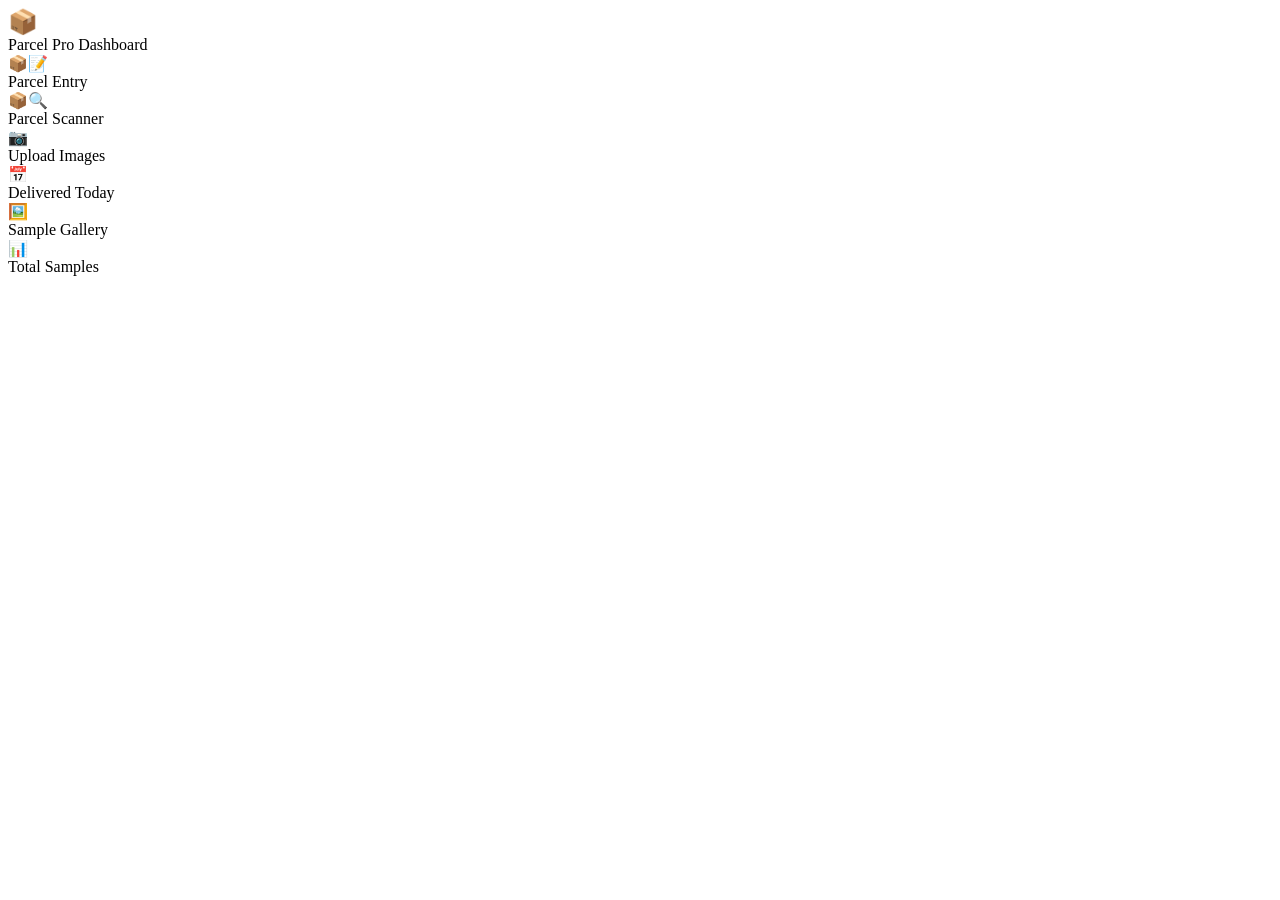
==== index.html @ e7261f40 "Update index.html" ====
<!DOCTYPE html>
<html lang="en">
<head>
  <meta charset="UTF-8">
  <meta name="viewport" content="width=device-width, initial-scale=1.0">
  <title>Parcel Dashboard</title>
  
  <link rel="stylesheet" href="styles.css">
</head>
<body>
<div class="main-content" id="mainContent">
  <header class="topbar">
    <div class="page-info">
      <div class="page-title">
        <div class="logo-icon" style="font-size: 24px;">📦</div>
        <span>Parcel Pro Dashboard</span>
      </div>
    </div>
  </header>
  <div class="dashboard-container">
    <div class="grid">
      <div class="box" onclick="window.location.href='parcel_entry.html'" tabindex="0">
        <div class="box-icon" style="color: #3b82f6;">📦📝</div>
        <div class="box-text">Parcel Entry</div>
      </div>

      <div class="box" onclick="window.location.href='parcel_entry_form.html'" tabindex="0">
        <div class="box-icon" style="color: #10b981;">📦🔍</div>
        <div class="box-text">Parcel Scanner</div>
      </div>

      <div class="box" onclick="window.location.href='upload_sample_images.html'" tabindex="0">
        <div class="box-icon" style="color: #f59e0b;">📷</div>
        <div class="box-text">Upload Images</div>
      </div>

      <div class="box" onclick="window.location.href='delivered_today.html'" tabindex="0">
        <div class="box-icon" style="color: #ef4444;">📅</div>
        <div class="box-text">Delivered Today</div>
      </div>

      <div class="box" onclick="window.location.href='gallery.html'" tabindex="0">
        <div class="box-icon" style="color: #8b5cf6;">🖼️</div>
        <div class="box-text">Sample Gallery</div>
      </div>

      <div class="box" onclick="window.location.href='total.html'" tabindex="0">
        <div class="box-icon" style="color: #06b6d4;">📊</div>
        <div class="box-text">Total Samples</div>
      </div>
    </div>
  </div>
</div>

<script src="config.js"></script>
<script src="sidebar.js"></script>

</body>
</html>
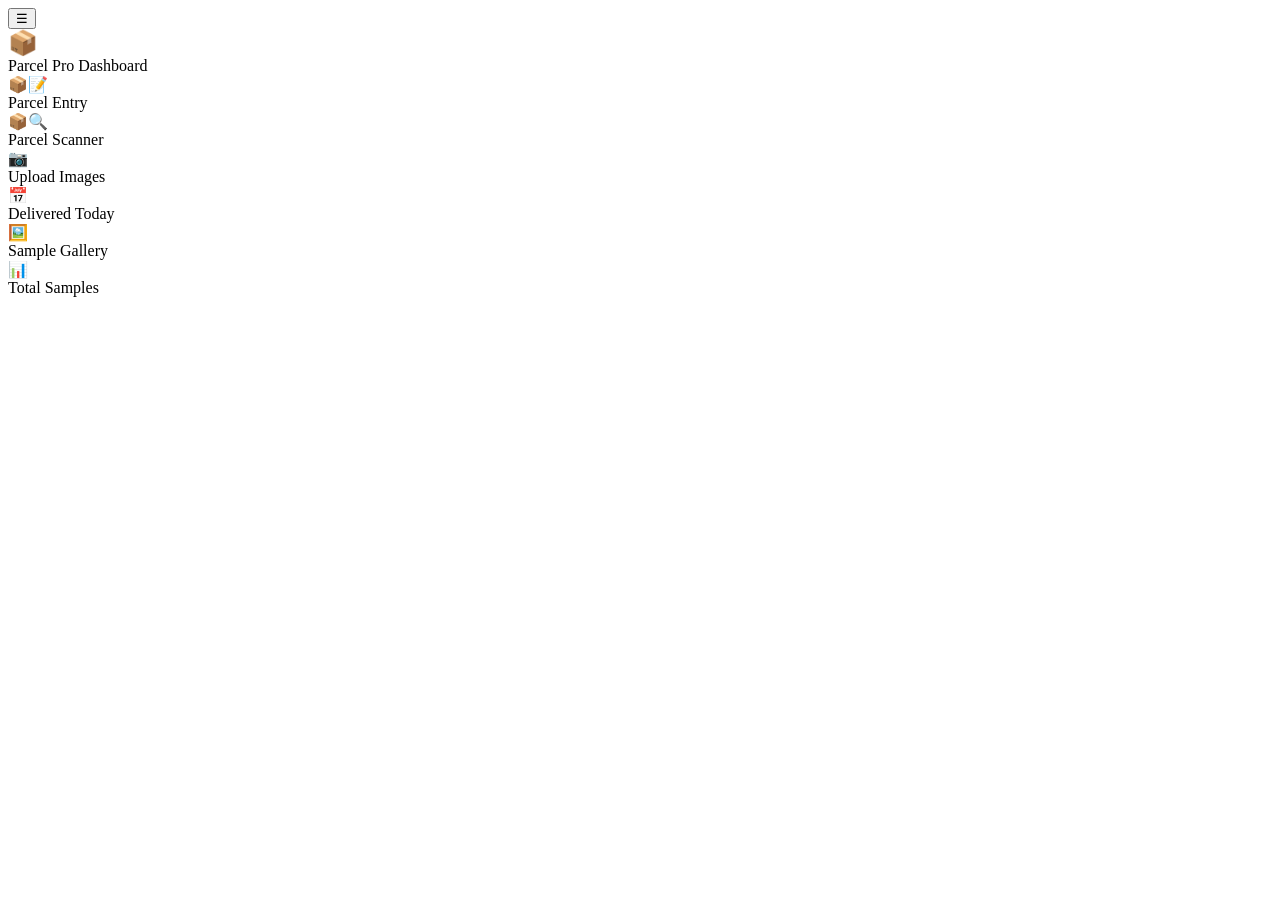
==== commit 8460ac86: "Update index.html" ====
--- a/index.html
+++ b/index.html
@@ -8,8 +8,12 @@
   <link rel="stylesheet" href="styles.css">
 </head>
 <body>
+
+<div id="sidebar-container"></div>
+
 <div class="main-content" id="mainContent">
   <header class="topbar">
+    <button class="menu-btn" onclick="toggleSidebar()" aria-label="Toggle menu">☰</button>
     <div class="page-info">
       <div class="page-title">
         <div class="logo-icon" style="font-size: 24px;">📦</div>
@@ -17,6 +21,7 @@
       </div>
     </div>
   </header>
+
   <div class="dashboard-container">
     <div class="grid">
       <div class="box" onclick="window.location.href='parcel_entry.html'" tabindex="0">
@@ -53,7 +58,6 @@
 </div>
 
 <script src="config.js"></script>
-<script src="sidebar.js"></script>
 
 </body>
 </html>
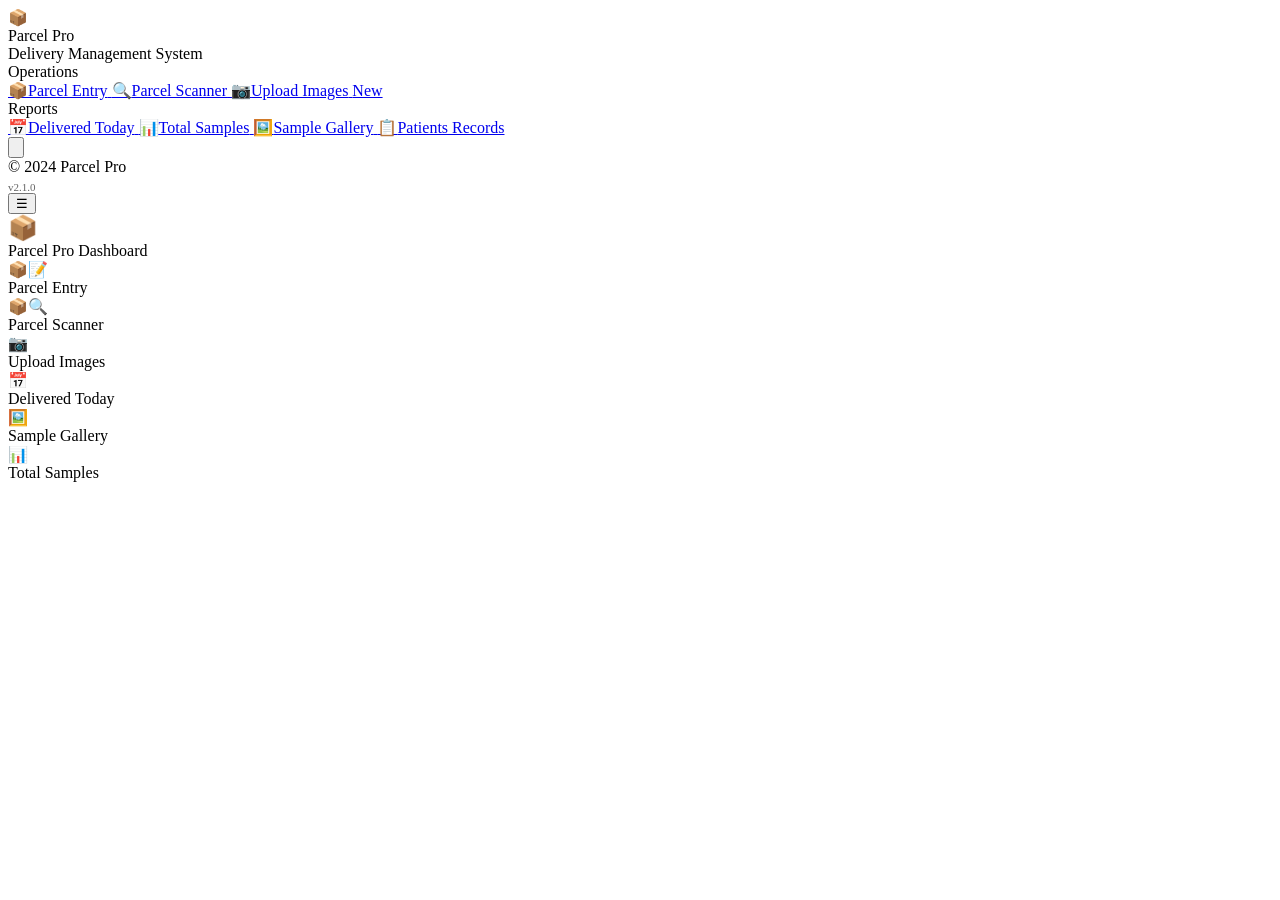
==== commit 39b07e30: "Update index.html" ====
--- a/index.html
+++ b/index.html
@@ -58,6 +58,6 @@
 </div>
 
 <script src="config.js"></script>
-
+<script src="sidebar.js"></script>
 </body>
 </html>
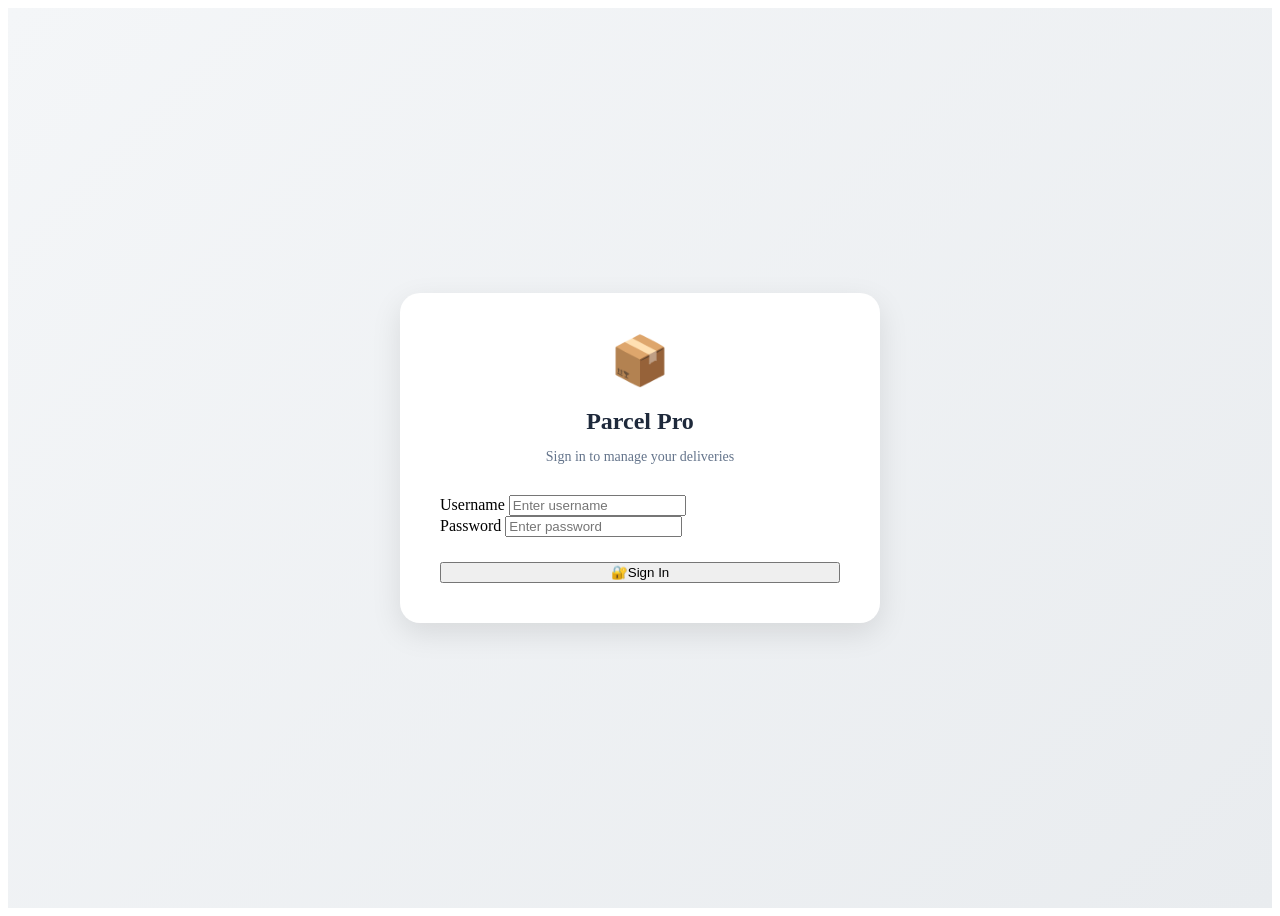
==== commit 4b13e2dd: "Update index.html" ====
--- a/index.html
+++ b/index.html
@@ -4,60 +4,489 @@
   <meta charset="UTF-8">
   <meta name="viewport" content="width=device-width, initial-scale=1.0">
   <title>Parcel Dashboard</title>
+      
+  <link rel="shortcut icon" href="favicon.ico" type="image/x-icon">
+  <link rel="icon" type="image/png" sizes="32x32" href="favicon-32x32.png">
+  <link rel="icon" type="image/png" sizes="16x16" href="favicon-16x16.png">
+  <link rel="apple-touch-icon" sizes="180x180" href="apple-touch-icon.png">
+  <link rel="manifest" href="site.webmanifest">
+  <meta name="theme-color" content="#ffffff">
+      
+  <style>
+  /* Reset */
+  * {
+    box-sizing: border-box;
+    margin: 0;
+    padding: 0;
+  }
+
+  /* Body */
+  body {
+    font-family: -apple-system, BlinkMacSystemFont, 'Segoe UI', Arial, sans-serif;
+    background: linear-gradient(135deg, #f4f6f8 0%, #e9ecef 100%);
+    color: #333;
+    line-height: 1.6;
+    min-height: 100vh;
+  }
+
+  /* Container */
+  .container {
+    max-width: 1200px;
+    margin: 0 auto;
+    padding: 20px;
+    animation: fadeIn 0.5s ease;
+  }
+
+  @keyframes fadeIn {
+    from { opacity: 0; transform: translateY(20px); }
+    to { opacity: 1; transform: translateY(0); }
+  }
+
+  /* Header */
+  .header {
+    text-align: center;
+    margin-bottom: 40px;
+    padding: 30px 20px;
+  }
+
+  .logo {
+    display: flex;
+    align-items: center;
+    justify-content: center;
+    gap: 15px;
+    margin-bottom: 15px;
+  }
+
+  .logo-icon {
+    font-size: 48px;
+    animation: bounce 2s infinite;
+  }
+
+  @keyframes bounce {
+    0%, 100% { transform: translateY(0); }
+    50% { transform: translateY(-10px); }
+  }
+
+  .logo-text {
+    font-size: 32px;
+    font-weight: 800;
+    background: linear-gradient(135deg, #667eea 0%, #764ba2 100%);
+    -webkit-background-clip: text;
+    -webkit-text-fill-color: transparent;
+    background-clip: text;
+  }
+
+  .page-title {
+    font-size: 18px;
+    color: #6b7280;
+    font-weight: 500;
+    max-width: 600px;
+    margin: 0 auto;
+  }
+
+  /* Dashboard Grid */
+  .grid {
+    display: grid;
+    grid-template-columns: repeat(auto-fit, minmax(300px, 1fr));
+    gap: 25px;
+    margin-top: 30px;
+  }
+
+  .box {
+    background: #ffffff;
+    padding: 35px 30px;
+    border-radius: 20px;
+    cursor: pointer;
+    font-size: 18px;
+    font-weight: 600;
+    box-shadow: 0 4px 20px rgba(0,0,0,0.08);
+    transition: all 0.3s cubic-bezier(0.4, 0, 0.2, 1);
+    border: 2px solid transparent;
+    display: flex;
+    flex-direction: column;
+    align-items: center;
+    justify-content: center;
+    gap: 15px;
+    min-height: 180px;
+    text-align: center;
+    position: relative;
+    overflow: hidden;
+  }
+
+  .box:hover {
+    transform: translateY(-10px);
+    box-shadow: 0 20px 40px rgba(0,0,0,0.12);
+    border-color: #3b82f6;
+  }
+
+  .box:active {
+    transform: translateY(-5px);
+  }
+
+  .box::before {
+    content: '';
+    position: absolute;
+    top: 0;
+    left: 0;
+    right: 0;
+    height: 5px;
+    background: linear-gradient(90deg, #3b82f6, #8b5cf6);
+    opacity: 0;
+    transition: opacity 0.3s ease;
+  }
+
+  .box:hover::before {
+    opacity: 1;
+  }
+
+  .box-icon {
+    font-size: 48px;
+    margin-bottom: 10px;
+    transition: transform 0.3s ease;
+  }
+
+  .box:hover .box-icon {
+    transform: scale(1.2);
+  }
+
+  .box-text {
+    color: #1f2937;
+    font-size: 18px;
+    line-height: 1.4;
+  }
+
+  .box-description {
+    color: #6b7280;
+    font-size: 14px;
+    font-weight: 400;
+    margin-top: 8px;
+    opacity: 0;
+    transition: opacity 0.3s ease;
+    max-width: 80%;
+  }
+
+  .box:hover .box-description {
+    opacity: 1;
+  }
+
+  /* Specific box colors */
+  .box:nth-child(1) { --color: #3b82f6; }
+  .box:nth-child(2) { --color: #10b981; }
+  .box:nth-child(3) { --color: #f59e0b; }
+  .box:nth-child(4) { --color: #ef4444; }
+  .box:nth-child(5) { --color: #8b5cf6; }
+  .box:nth-child(6) { --color: #06b6d4; }
+  .box:nth-child(7) { --color: #3b82f6; } /* Patients Record */
+
+  .box:nth-child(1) .box-icon { color: #3b82f6; }
+  .box:nth-child(2) .box-icon { color: #10b981; }
+  .box:nth-child(3) .box-icon { color: #f59e0b; }
+  .box:nth-child(4) .box-icon { color: #ef4444; }
+  .box:nth-child(5) .box-icon { color: #8b5cf6; }
+  .box:nth-child(6) .box-icon { color: #06b6d4; }
+  .box:nth-child(7) .box-icon { color: #3b82f6; }
+
+  /* Footer */
+  .footer {
+    text-align: center;
+    margin-top: 60px;
+    padding: 20px;
+    color: #6b7280;
+    font-size: 14px;
+    border-top: 1px solid #e5e7eb;
+  }
+
+  .footer-links {
+    display: flex;
+    justify-content: center;
+    gap: 20px;
+    margin-top: 10px;
+  }
+
+  .footer-links a {
+    color: #6b7280;
+    text-decoration: none;
+    transition: color 0.2s;
+  }
+
+  .footer-links a:hover {
+    color: #3b82f6;
+  }
+
+  /* Navigation menu (hidden until hover) */
+  .nav-menu {
+    position: fixed;
+    top: 20px;
+    right: 20px;
+    z-index: 100;
+  }
+
+  .nav-trigger {
+    background: #ffffff;
+    border: none;
+    width: 50px;
+    height: 50px;
+    border-radius: 50%;
+    display: flex;
+    align-items: center;
+    justify-content: center;
+    font-size: 24px;
+    cursor: pointer;
+    box-shadow: 0 4px 12px rgba(0,0,0,0.1);
+    transition: all 0.3s ease;
+  }
+
+  .nav-trigger:hover {
+    transform: rotate(90deg);
+    box-shadow: 0 6px 20px rgba(0,0,0,0.15);
+  }
+
+  .nav-dropdown {
+    position: absolute;
+    top: 60px;
+    right: 0;
+    background: #ffffff;
+    border-radius: 12px;
+    box-shadow: 0 10px 30px rgba(0,0,0,0.15);
+    min-width: 220px;
+    opacity: 0;
+    visibility: hidden;
+    transform: translateY(-10px);
+    transition: all 0.3s ease;
+  }
+
+  .nav-menu:hover .nav-dropdown {
+    opacity: 1;
+    visibility: visible;
+    transform: translateY(0);
+  }
+
+  .nav-dropdown a {
+    display: flex;
+    align-items: center;
+    gap: 12px;
+    padding: 15px 20px;
+    color: #374151;
+    text-decoration: none;
+    border-bottom: 1px solid #f3f4f6;
+    transition: background 0.2s;
+  }
+
+  .nav-dropdown a:hover {
+    background: #f9fafb;
+  }
+
+  .nav-dropdown a:last-child {
+    border-bottom: none;
+  }
+
+  .nav-dropdown a span:first-child {
+    font-size: 18px;
+  }
+
+  /* Responsive Design */
+  @media (max-width: 1024px) {
+    .grid { grid-template-columns: repeat(2, 1fr); }
+  }
+
+  @media (max-width: 768px) {
+    .container { padding: 15px; }
+    .header { padding: 20px 15px; margin-bottom: 30px; }
+    .logo-icon { font-size: 36px; }
+    .logo-text { font-size: 24px; }
+    .grid { grid-template-columns: 1fr; gap: 20px; }
+    .box { padding: 30px 25px; min-height: 160px; }
+    .box-icon { font-size: 40px; }
+    .box-text { font-size: 16px; }
+  }
+
+  @media (max-width: 480px) {
+    .logo { flex-direction: column; gap: 10px; }
+    .box { padding: 25px 20px; min-height: 140px; }
+    .box-icon { font-size: 36px; }
+  }
+
+  /* Focus styles for accessibility */
+  .box:focus-visible,
+  .nav-trigger:focus-visible {
+    outline: 2px solid #3b82f6;
+    outline-offset: 2px;
+  }
+
+  /* Loading animation */
+  .box.loading {
+    animation: pulse 1.5s infinite;
+  }
+
+  @keyframes pulse {
+    0%, 100% { opacity: 1; }
+    50% { opacity: 0.7; }
+  }
+  </style>
+</head>
+
+<body>
+
+<div class="container">
+  <header class="header">
+    <div class="logo">
+      <div class="logo-icon">📦</div>
+      <h1 class="logo-text">Parcel Pro</h1>
+    </div>
+    <p class="page-title">Manage your parcel deliveries efficiently with our comprehensive dashboard</p>
+  </header>
+
+  <nav class="nav-menu">
+    <button class="nav-trigger" aria-label="Open menu">☰</button>
+    <div class="nav-dropdown">
+      <a href="parcel_entry.html">
+        <span>📦</span><span>Parcel Entry</span>
+      </a>
+      <a href="parcel_entry_form.html">
+        <span>🔍</span><span>Parcel Scanner</span>
+      </a>
+      <a href="upload_sample_images.html">
+        <span>📷</span><span>Upload Images</span>
+      </a>
+      <a href="delivered_today.html">
+        <span>📅</span><span>Delivered Today</span>
+      </a>
+      <a href="total.html">
+        <span>📊</span><span>Total Samples</span>
+      </a>
+      <a href="gallery.html">
+        <span>🖼️</span><span>Sample Gallery</span>
+      </a>
+      <a href="Record.html">
+        <span>📋</span><span>Patients Record</span>
+      </a>
+    </div>
+  </nav>
+
+  <main class="dashboard">
+    <div class="grid">
+      <div class="box" onclick="go('parcel_entry.html')" tabindex="0" role="button">
+        <div class="box-icon">📦📝</div>
+        <div class="box-text">Parcel Entry</div>
+        <div class="box-description">Create new parcel entries with detailed information</div>
+      </div>
+
+      <div class="box" onclick="go('parcel_entry_form.html')" tabindex="0" role="button">
+        <div class="box-icon">📦🔍</div>
+        <div class="box-text">Parcel Scanner</div>
+        <div class="box-description">Scan and manage received parcels</div>
+      </div>
+
+      <div class="box" onclick="go('upload_sample_images.html')" tabindex="0" role="button">
+        <div class="box-icon">📷</div>
+        <div class="box-text">Upload Sample Images</div>
+        <div class="box-description">Upload and manage parcel images</div>
+      </div>
+
+      <div class="box" onclick="go('delivered_today.html')" tabindex="0" role="button">
+        <div class="box-icon">📅</div>
+        <div class="box-text">Delivered Today</div>
+        <div class="box-description">View today's delivered parcels</div>
+      </div>
+
+      <div class="box" onclick="go('gallery.html')" tabindex="0" role="button">
+        <div class="box-icon">🖼️</div>
+        <div class="box-text">Sample Gallery</div>
+        <div class="box-description">Browse all parcel images gallery</div>
+      </div>
+
+      <div class="box" onclick="go('total.html')" tabindex="0" role="button">
+        <div class="box-icon">📊</div>
+        <div class="box-text">Total Samples</div>
+        <div class="box-description">View complete parcel statistics</div>
+      </div>
+        
+      <div class="box" onclick="go('Record.html')" tabindex="0" role="button">
+        <div class="box-icon">📋</div>
+        <div class="box-text">Patients Record</div>
+        <div class="box-description">View complete Patient Details</div>
+      </div>
+    </div>
+  </main>
+
+  <footer class="footer">
+    <p>© 2024 Parcel Pro. All rights reserved.</p>
+    <div class="footer-links">
+      <a href="#" onclick="showAbout(event)">About</a>
+      <a href="#" onclick="showHelp(event)">Help</a>
+      <a href="mailto:support@example.com">Contact</a>
+    </div>
+  </footer>
+</div>
   
-  <link rel="stylesheet" href="styles.css">
-</head>
-<body>
-
-<div id="sidebar-container"></div>
-
-<div class="main-content" id="mainContent">
-  <header class="topbar">
-    <button class="menu-btn" onclick="toggleSidebar()" aria-label="Toggle menu">☰</button>
-    <div class="page-info">
-      <div class="page-title">
-        <div class="logo-icon" style="font-size: 24px;">📦</div>
-        <span>Parcel Pro Dashboard</span>
-      </div>
-    </div>
-  </header>
-
-  <div class="dashboard-container">
-    <div class="grid">
-      <div class="box" onclick="window.location.href='parcel_entry.html'" tabindex="0">
-        <div class="box-icon" style="color: #3b82f6;">📦📝</div>
-        <div class="box-text">Parcel Entry</div>
-      </div>
-
-      <div class="box" onclick="window.location.href='parcel_entry_form.html'" tabindex="0">
-        <div class="box-icon" style="color: #10b981;">📦🔍</div>
-        <div class="box-text">Parcel Scanner</div>
-      </div>
-
-      <div class="box" onclick="window.location.href='upload_sample_images.html'" tabindex="0">
-        <div class="box-icon" style="color: #f59e0b;">📷</div>
-        <div class="box-text">Upload Images</div>
-      </div>
-
-      <div class="box" onclick="window.location.href='delivered_today.html'" tabindex="0">
-        <div class="box-icon" style="color: #ef4444;">📅</div>
-        <div class="box-text">Delivered Today</div>
-      </div>
-
-      <div class="box" onclick="window.location.href='gallery.html'" tabindex="0">
-        <div class="box-icon" style="color: #8b5cf6;">🖼️</div>
-        <div class="box-text">Sample Gallery</div>
-      </div>
-
-      <div class="box" onclick="window.location.href='total.html'" tabindex="0">
-        <div class="box-icon" style="color: #06b6d4;">📊</div>
-        <div class="box-text">Total Samples</div>
-      </div>
-    </div>
-  </div>
-</div>
-
+<script src="auth.js"></script>
 <script src="config.js"></script>
-<script src="sidebar.js"></script>
+
+<script>
+// Navigation functions
+function go(page) {
+  const button = event?.currentTarget;
+  if (button) {
+    button.classList.add('loading');
+  }
+  
+  setTimeout(() => {
+    window.location.href = page;
+  }, 300);
+}
+
+// Utility functions
+function showAbout(e) {
+  if(e) e.preventDefault();
+  alert('Parcel Pro - A comprehensive parcel management system for efficient delivery tracking and management.');
+}
+
+function showHelp(e) {
+  if(e) e.preventDefault();
+  alert('Need help? Please contact our support team at support@example.com or call +1 (555) 123-4567.');
+}
+
+// Keyboard navigation and menu interactions
+document.addEventListener('DOMContentLoaded', () => {
+  const boxes = document.querySelectorAll('.box');
+  boxes.forEach(box => {
+    box.addEventListener('keydown', (e) => {
+      if (e.key === 'Enter' || e.key === ' ') {
+        e.preventDefault();
+        box.click();
+      }
+    });
+  });
+  
+  const navMenu = document.querySelector('.nav-menu');
+  const navDropdown = document.querySelector('.nav-dropdown');
+
+  navMenu.addEventListener('mouseenter', () => {
+    navDropdown.style.opacity = '1';
+    navDropdown.style.visibility = 'visible';
+    navDropdown.style.transform = 'translateY(0)';
+  });
+
+  navMenu.addEventListener('mouseleave', () => {
+    setTimeout(() => {
+      if (!navMenu.matches(':hover') && !navDropdown.matches(':hover')) {
+        navDropdown.style.opacity = '0';
+        navDropdown.style.visibility = 'hidden';
+        navDropdown.style.transform = 'translateY(-10px)';
+      }
+    }, 100);
+  });
+
+  navDropdown.addEventListener('mouseleave', () => {
+    setTimeout(() => {
+      if (!navMenu.matches(':hover') && !navDropdown.matches(':hover')) {
+        navDropdown.style.opacity = '0';
+        navDropdown.style.visibility = 'hidden';
+        navDropdown.style.transform = 'translateY(-10px)';
+      }
+    }, 100);
+  });
+});
+</script>
 </body>
 </html>
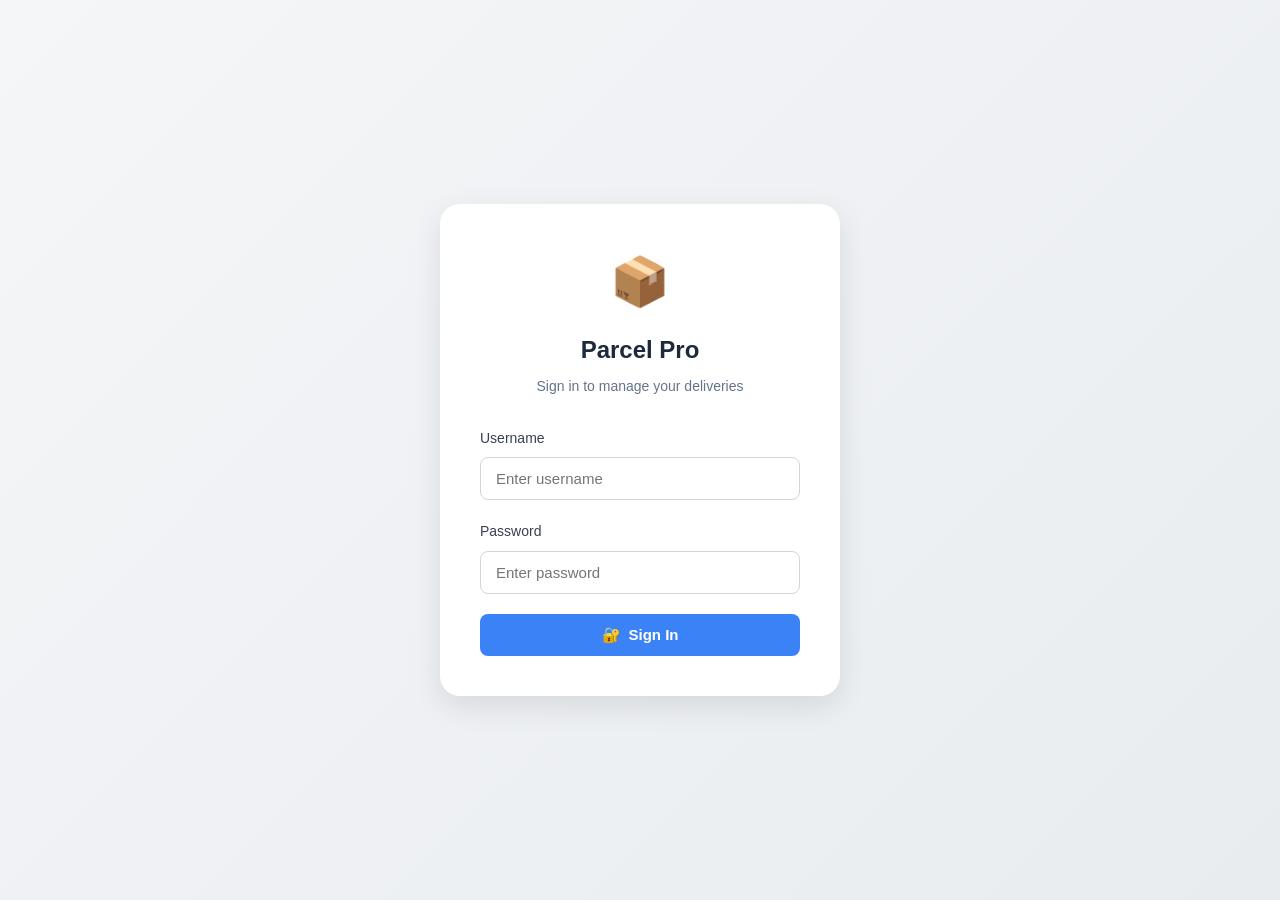
==== commit ea05efad: "Update index.html" ====
--- a/index.html
+++ b/index.html
@@ -213,77 +213,6 @@
     color: #3b82f6;
   }
 
-  /* Navigation menu (hidden until hover) */
-  .nav-menu {
-    position: fixed;
-    top: 20px;
-    right: 20px;
-    z-index: 100;
-  }
-
-  .nav-trigger {
-    background: #ffffff;
-    border: none;
-    width: 50px;
-    height: 50px;
-    border-radius: 50%;
-    display: flex;
-    align-items: center;
-    justify-content: center;
-    font-size: 24px;
-    cursor: pointer;
-    box-shadow: 0 4px 12px rgba(0,0,0,0.1);
-    transition: all 0.3s ease;
-  }
-
-  .nav-trigger:hover {
-    transform: rotate(90deg);
-    box-shadow: 0 6px 20px rgba(0,0,0,0.15);
-  }
-
-  .nav-dropdown {
-    position: absolute;
-    top: 60px;
-    right: 0;
-    background: #ffffff;
-    border-radius: 12px;
-    box-shadow: 0 10px 30px rgba(0,0,0,0.15);
-    min-width: 220px;
-    opacity: 0;
-    visibility: hidden;
-    transform: translateY(-10px);
-    transition: all 0.3s ease;
-  }
-
-  .nav-menu:hover .nav-dropdown {
-    opacity: 1;
-    visibility: visible;
-    transform: translateY(0);
-  }
-
-  .nav-dropdown a {
-    display: flex;
-    align-items: center;
-    gap: 12px;
-    padding: 15px 20px;
-    color: #374151;
-    text-decoration: none;
-    border-bottom: 1px solid #f3f4f6;
-    transition: background 0.2s;
-  }
-
-  .nav-dropdown a:hover {
-    background: #f9fafb;
-  }
-
-  .nav-dropdown a:last-child {
-    border-bottom: none;
-  }
-
-  .nav-dropdown a span:first-child {
-    font-size: 18px;
-  }
-
   /* Responsive Design */
   @media (max-width: 1024px) {
     .grid { grid-template-columns: repeat(2, 1fr); }
@@ -306,7 +235,6 @@
     .box-icon { font-size: 36px; }
   }
 
-  /* Focus styles for accessibility */
   .box:focus-visible,
   .nav-trigger:focus-visible {
     outline: 2px solid #3b82f6;
@@ -322,13 +250,31 @@
     0%, 100% { opacity: 1; }
     50% { opacity: 0.7; }
   }
+  .logout-btn {
+      background: #ef4444;
+      color: white;
+      border: none;
+      padding: 8px 16px;
+      border-radius: 8px;
+      cursor: pointer;
+      font-weight: 600;
+      font-size: 14px;
+      display: flex;
+      align-items: center;
+      gap: 6px;
+      transition: background 0.2s;
+    }
+    .logout-btn:hover { background: #dc2626; }  
   </style>
 </head>
 
 <body>
 
 <div class="container">
-  <header class="header">
+  <header class="header" style="position: relative";>
+    <button class="logout-btn" onclick="logoutUser()" style="position: absolute; top: 10px; right: 10px;">
+      <span>🚪</span> Logout
+    </button>
     <div class="logo">
       <div class="logo-icon">📦</div>
       <h1 class="logo-text">Parcel Pro</h1>
@@ -336,72 +282,45 @@
     <p class="page-title">Manage your parcel deliveries efficiently with our comprehensive dashboard</p>
   </header>
 
-  <nav class="nav-menu">
-    <button class="nav-trigger" aria-label="Open menu">☰</button>
-    <div class="nav-dropdown">
-      <a href="parcel_entry.html">
-        <span>📦</span><span>Parcel Entry</span>
-      </a>
-      <a href="parcel_entry_form.html">
-        <span>🔍</span><span>Parcel Scanner</span>
-      </a>
-      <a href="upload_sample_images.html">
-        <span>📷</span><span>Upload Images</span>
-      </a>
-      <a href="delivered_today.html">
-        <span>📅</span><span>Delivered Today</span>
-      </a>
-      <a href="total.html">
-        <span>📊</span><span>Total Samples</span>
-      </a>
-      <a href="gallery.html">
-        <span>🖼️</span><span>Sample Gallery</span>
-      </a>
-      <a href="Record.html">
-        <span>📋</span><span>Patients Record</span>
-      </a>
-    </div>
-  </nav>
-
   <main class="dashboard">
     <div class="grid">
-      <div class="box" onclick="go('parcel_entry.html')" tabindex="0" role="button">
+      <div class="box" onclick="go('parcel_entry')" tabindex="0" role="button">
         <div class="box-icon">📦📝</div>
         <div class="box-text">Parcel Entry</div>
         <div class="box-description">Create new parcel entries with detailed information</div>
       </div>
 
-      <div class="box" onclick="go('parcel_entry_form.html')" tabindex="0" role="button">
+      <div class="box" onclick="go('parcel_entry_form')" tabindex="0" role="button">
         <div class="box-icon">📦🔍</div>
         <div class="box-text">Parcel Scanner</div>
         <div class="box-description">Scan and manage received parcels</div>
       </div>
 
-      <div class="box" onclick="go('upload_sample_images.html')" tabindex="0" role="button">
+      <div class="box" onclick="go('upload_sample_images')" tabindex="0" role="button">
         <div class="box-icon">📷</div>
         <div class="box-text">Upload Sample Images</div>
         <div class="box-description">Upload and manage parcel images</div>
       </div>
 
-      <div class="box" onclick="go('delivered_today.html')" tabindex="0" role="button">
+      <div class="box" onclick="go('delivered_today')" tabindex="0" role="button">
         <div class="box-icon">📅</div>
         <div class="box-text">Delivered Today</div>
         <div class="box-description">View today's delivered parcels</div>
       </div>
 
-      <div class="box" onclick="go('gallery.html')" tabindex="0" role="button">
+      <div class="box" onclick="go('gallery')" tabindex="0" role="button">
         <div class="box-icon">🖼️</div>
         <div class="box-text">Sample Gallery</div>
         <div class="box-description">Browse all parcel images gallery</div>
       </div>
 
-      <div class="box" onclick="go('total.html')" tabindex="0" role="button">
+      <div class="box" onclick="go('total')" tabindex="0" role="button">
         <div class="box-icon">📊</div>
         <div class="box-text">Total Samples</div>
         <div class="box-description">View complete parcel statistics</div>
       </div>
         
-      <div class="box" onclick="go('Record.html')" tabindex="0" role="button">
+      <div class="box" onclick="go('Record')" tabindex="0" role="button">
         <div class="box-icon">📋</div>
         <div class="box-text">Patients Record</div>
         <div class="box-description">View complete Patient Details</div>
@@ -418,9 +337,9 @@
     </div>
   </footer>
 </div>
-  
+
+<script src="config.js"></script>  
 <script src="auth.js"></script>
-<script src="config.js"></script>
 
 <script>
 // Navigation functions
